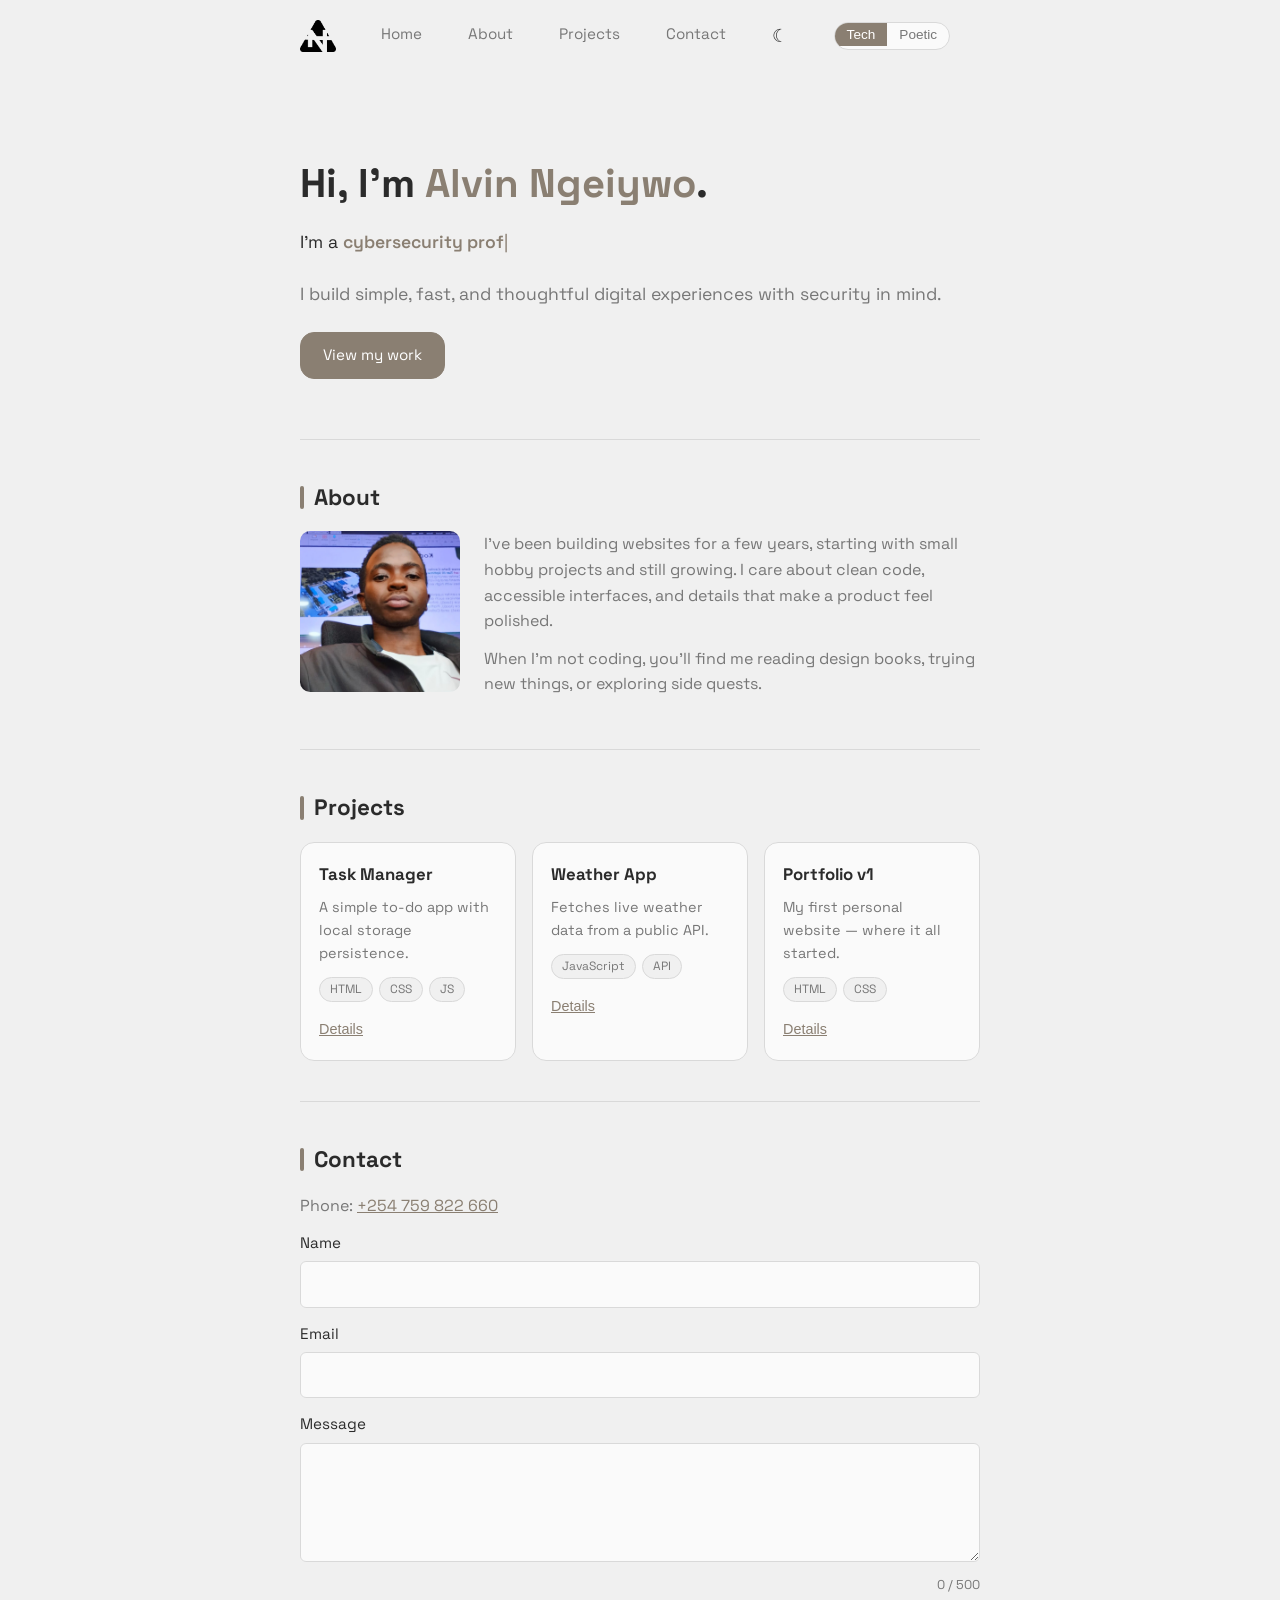
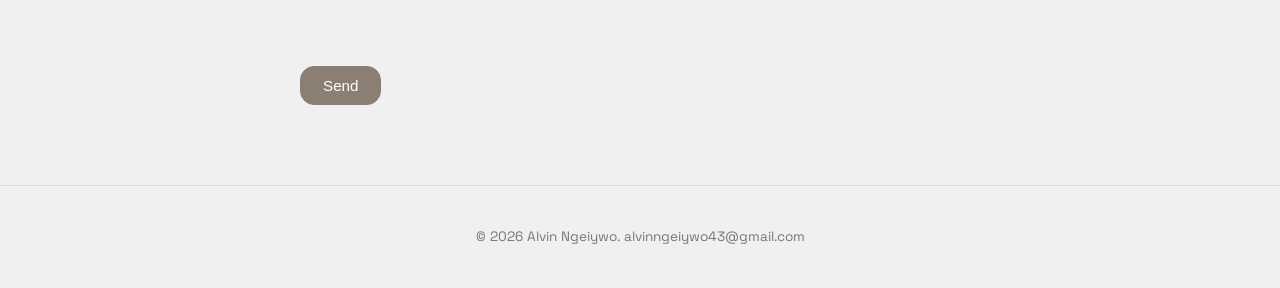
==== index.html @ fccf4d9e "embed poems in poems.js so library works everywhere" ====
<!DOCTYPE html>
<html lang="en">
<head>
  <meta charset="UTF-8" />
  <meta name="viewport" content="width=device-width, initial-scale=1.0" />
  <title>Alvin Ngeiywo portfolio
  </title>
  <link rel="icon" type="image/png" href="mylogo-trim.png" />
  <link href="https://fonts.googleapis.com/css2?family=Space+Grotesk:wght@400;600;700&family=Patrick+Hand&family=Caveat:wght@600;700&display=swap" rel="stylesheet" />
  <link rel="stylesheet" href="style.css?v=7" />
</head>
<body>
  <div id="progressBar"></div>
  <header class="nav" id="top">
    <a href="#hero" class="logo">
        <img src="mylogo-trim.png" alt="Alvin Ngeiywo logo" class="logo-img" />
    </a>
    <button id="menuToggle" class="menu-toggle" aria-label="Toggle menu">&#9776;</button>
    <nav id="navLinks" class="nav-links">
      <a href="#top">Home</a>
      <a href="#about" data-nav="about">About</a>
      <a href="#projects" data-nav="projects">Projects</a>
      <a href="#contact" data-nav="contact">Contact</a>
      <button id="themeToggle" class="theme-toggle" aria-label="Toggle theme">&#9790;</button>
      <button id="modeToggle" class="mode-toggle" aria-label="Toggle tech/poetic mode">
        <span class="mode-opt">Tech</span>
        <span class="mode-opt">Poetic</span>
      </button>
    </nav>
  </header>

  <main>
    <div id="techView">
    <section id="hero" class="hero">
      <h1>Hi, I'm <span class="accent">Alvin Ngeiywo</span>.</h1>
      <p class="role">I'm a <span id="typed"></span><span class="cursor">|</span></p>
      <p>I build simple, fast, and thoughtful digital experiences with security in mind.</p>
      <a href="#projects" class="btn">View my work</a>
    </section>

    <section id="about" class="section">
      <h2>About</h2>
      <div class="about-layout">
        <img src="alvin.png" alt="Alvin Ngeiywo photo" class="about-photo" />
        <div>
          <p>
            I've been building websites for a few years, starting with small hobby projects
            and still growing. I care about clean code, accessible
            interfaces, and details that make a product feel polished.
          </p>
          <p>
            When I'm not coding, you'll find me reading design books, trying new things, or exploring side quests.
          </p>
        </div>
      </div>
    </section>

    <section id="projects" class="section">
      <h2>Projects</h2>
      <div class="project-grid">
        <article class="card">
          <h3>Task Manager</h3>
          <p>A simple to-do app with local storage persistence.</p>
          <div class="tags"><span>HTML</span><span>CSS</span><span>JS</span></div>
          <button class="link-btn" data-project="Task Manager" data-details="Built a lightweight task manager with drag-and-drop ordering, due dates, and offline support via localStorage. Focused on minimal UI and fast keyboard interaction.">Details</button>
        </article>
        <article class="card">
          <h3>Weather App</h3>
          <p>Fetches live weather data from a public API.</p>
          <div class="tags"><span>JavaScript</span><span>API</span></div>
          <button class="link-btn" data-project="Weather App" data-details="A weather lookup app using the OpenWeatherMap API with a 5-day forecast, geolocation support, and error handling for invalid cities.">Details</button>
        </article>
        <article class="card">
          <h3>Portfolio v1</h3>
          <p>My first personal website — where it all started.</p>
          <div class="tags"><span>HTML</span><span>CSS</span></div>
          <button class="link-btn" data-project="Portfolio v1" data-details="A static one-page portfolio built with plain HTML and CSS. First project where I learned semantic markup and responsive layout basics.">Details</button>
        </article>
      </div>
    </section>

    <section id="contact" class="section">
      <h2>Contact</h2>
      <p class="contact-phone">Phone: <a href="tel:+254759822660" class="poem-link">+254 759 822 660</a></p>
      <form id="contactForm" novalidate>
        <label>Name <input type="text" name="name" id="name" /></label>
        <label>Email <input type="email" name="email" id="email" /></label>
        <label>Message <textarea name="message" id="message" rows="4" maxlength="500"></textarea></label>
        <p id="charCount" class="counter">0 / 500</p>
        <p id="formError" class="error"></p>
        <p id="formSuccess" class="success"></p>
        <button type="submit" class="btn">Send</button>
      </form>
    </section>
    </div>

    <div id="poeticView" hidden>
      <section class="poetic-hero">
        <div class="poetic-text">
          <p class="poetic-kicker">a space for verses</p>
          <h1>Alvin Ngeiywo</h1>
          <p class="poetic-verse">
            I write in the quiet hours,<br/>
            for the ones who can't and those who wish,<br/>
            between the day and the dream.
          </p>
        </div>
      <img src="poeticimage.png" alt="" class="poetic-image" />
      </section>

      <section class="section poetic-section" id="poetic-verses">
        <h2>Verses</h2>
        <p class="poem">
          Some people build with bricks,<br/>
          I build with breath and line <br/>
          words shaped like windows<br/>
          where the light gets in.
        </p>
      </section>

      <section class="section poetic-section" id="poetic-stanzas">
        <h2>Stanzas</h2>
        <div class="stanza-list">
          <article class="card poem-card">
            <h3>On Nostalgia</h3>
            <p>The nostalgia is real<br/>even if the picture isn't perfect.</p>
            <a href="library.html#poem-nostalgia" class="link-btn">Read this piece</a>
          </article>
          <article class="card poem-card">
            <h3>On Identity</h3>
            <p>I'm not there yet i'm moving towards it,<br/>or atleast i think i am.</p>
            <a href="library.html#poem-identity" class="link-btn">Read this piece</a>
          </article>
          <article class="card poem-card">
            <h3>On Found</h3>
          <p>We got mad, we share, we cry<br/>Then switch to something lighter.</p>
            <a href="library.html#poem-found" class="link-btn">Read this piece</a>
          </article>
        </div>
      </section>

      <section class="section poetic-section" id="poetic-library">
        <h2>Library</h2>
        <p>Every piece, in one quiet room.</p>
        <p><a href="library.html" class="btn">Browse the Library</a></p>
      </section>

      <section class="section poetic-section" id="poetic-letters">
        <h2>Letters</h2>
        <p>If a verse found you — write to me:
          <a href="mailto:alvinngeiywo43@gmail.com" class="poem-link">alvinngeiywo43@gmail.com</a>
        </p>
        <p>Or call: <a href="tel:0759822660" class="poem-link">0759 822 660
          
        </a></p>
      </section>
    </div>
  </main>

  <footer>
    <p>&copy; 2026 Alvin Ngeiywo. alvinngeiywo43@gmail.com</p>
  </footer>

  <div id="modal" class="modal hidden">
    <div class="modal-content">
      <button id="modalClose" class="modal-close" aria-label="Close">&times;</button>
      <h3 id="modalTitle"></h3>
      <p id="modalDetails"></p>
    </div>
  </div>

  <button id="toTop" aria-label="Back to top">&uarr;</button>
  <script src="script.js"></script>
</body>
</html>
---- style.css ----
:root {
  --bg: #f0f0f0;
  --fg: #2b2b2b;
  --muted: #777777;
  --border: #d9d9d9;
  --card: #fafafa;
  --shadow: rgba(0, 0, 0, 0.08);
  --accent: #8a7f72;
  --on-accent: #ffffff;
}

[data-theme="dark"] {
  --bg: #1c1c1c;
  --fg: #e8e8e8;
  --muted: hsl(0, 0%, 60%);
  --border: #333333;
  --card: #262626;
  --shadow: rgba(0, 0, 0, 0.4);
  --accent: #c9beb2;
  --on-accent: #2b2b2b;
}

* { margin: 0; padding: 0; box-sizing: border-box; }

html { scroll-behavior: smooth; }

body {
  font-family: "Space Grotesk", -apple-system, BlinkMacSystemFont, "Segoe UI", Roboto, sans-serif;
  background: var(--bg);
  color: var(--fg);
  line-height: 1.6;
  transition: background 0.3s, color 0.3s;
}

main { max-width: 720px; margin: 0 auto; padding: 0 20px; }

/* Nav */
.nav {
  display: flex;
  justify-content: space-between;
  align-items: center;
  max-width: 720px;
  margin: 0 auto;
  padding: 20px;
  gap: 16px;
}
.logo { font-weight: 700; text-decoration: none; color: var(--fg); display: flex; align-items: center; gap: 10px; }
.logo-img {
  height: 32px;
  width: auto;
  mix-blend-mode: multiply;
}
[data-theme="dark"] .logo-img {
  filter: invert(1);
  mix-blend-mode: screen;
}
.accent { color: var(--accent); }
.nav-links { display: flex; flex: 1; justify-content: space-evenly; gap: 16px; }
.nav-links a { text-decoration: none; color: var(--muted); font-size: 0.95rem; padding-bottom: 2px; border-bottom: 2px solid transparent; transition: color 0.2s, border-color 0.2s; }
.nav-links a:hover { color: var(--fg); }
.nav-links a.active { color: var(--fg); border-bottom-color: var(--accent); }
.theme-toggle, .menu-toggle {
  background: none; border: none; color: var(--fg); cursor: pointer; font-size: 1.1rem;
}
.menu-toggle { display: none; }

/* Hero */
.hero { padding: 80px 0 60px; }
.hero h1 { font-size: 2.5rem; margin-bottom: 12px; }
.hero p { color: var(--muted); margin-bottom: 24px; font-size: 1.1rem; }

.btn {
  display: inline-block;
  padding: 10px 22px;
  border: 1px solid var(--fg);
  border-radius: 14px;
  background: var(--fg);
  color: var(--bg);
  text-decoration: none;
  font-size: 0.95rem;
  cursor: pointer;
  transition: transform 0.2s ease, opacity 0.2s ease, box-shadow 0.2s ease;
}
.btn { background: var(--accent); border-color: var(--accent); color: var(--on-accent); }
.btn:hover { opacity: 0.9; transform: translateY(-2px); box-shadow: 0 6px 16px var(--shadow); }

/* Sections */
.section { padding: 40px 0; border-top: 1px solid var(--border); }
.section h2 { margin-bottom: 16px; font-size: 1.4rem; position: relative; padding-left: 14px; }
.section h2::before {
  content: "";
  position: absolute; left: 0; top: 6px; bottom: 6px;
  width: 4px; border-radius: 4px; background: var(--accent);
}
.section p { color: var(--muted); margin-bottom: 12px; }

/* Projects */
.project-grid { display: grid; grid-template-columns: repeat(auto-fill, minmax(200px, 1fr)); gap: 16px; }
.card {
  border: 1px solid var(--border);
  border-radius: 14px;
  padding: 18px;
  background: var(--card);
  transition: transform 0.25s ease, box-shadow 0.25s ease;
}
.card:hover {
  transform: translateY(-5px);
  box-shadow: 0 8px 20px var(--shadow);
}
.card h3 { margin-bottom: 8px; font-size: 1.05rem; }
.card p { font-size: 0.9rem; margin-bottom: 12px; }
.tags { display: flex; gap: 6px; flex-wrap: wrap; margin-bottom: 14px; }
.tags span {
  font-size: 0.75rem;
  border: 1px solid var(--border);
  border-radius: 999px;
  padding: 2px 10px;
  color: var(--muted);
  background: var(--bg);
  transition: color 0.2s, border-color 0.2s;
}
.card:hover .tags span { color: var(--accent); border-color: var(--accent); }
.link-btn {
  background: none; border: none; cursor: pointer;
  color: var(--accent); text-decoration: underline; font-size: 0.9rem; padding: 0;
}
.counter { font-size: 0.8rem; color: var(--muted); text-align: right; margin-top: -8px; margin-bottom: 14px; }

/* Contact */
form label { display: block; margin-bottom: 14px; font-size: 0.95rem; }
form input, form textarea {
  width: 100%;
  margin-top: 6px;
  padding: 10px;
  border: 1px solid var(--border);
  border-radius: 6px;
  background: var(--card);
  color: var(--fg);
  font: inherit;
}
.error { color: #c0392b; font-size: 0.9rem; min-height: 1.2em; }
.success { color: #27ae60; font-size: 0.9rem; min-height: 1.2em; }

/* About layout + photo placeholder */
.about-layout { display: flex; gap: 24px; align-items: flex-start; }
.photo-placeholder {
  flex-shrink: 0;
  width: 140px;
  height: 140px;
  border: 1px dashed var(--muted);
  border-radius: 10px;
  display: flex;
  flex-direction: column;
  align-items: center;
  justify-content: center;
  gap: 6px;
  color: var(--muted);
  font-size: 0.8rem;
  background: var(--card);
}

/* Modal */
.modal {
  position: fixed; inset: 0;
  background: rgba(0,0,0,0.5);
  display: flex; align-items: center; justify-content: center;
  animation: fadeIn 0.2s ease;
}
.modal.hidden { display: none; }
.modal-content {
  background: var(--bg);
  border: 1px solid var(--border);
  border-radius: 10px;
  padding: 28px;
  max-width: 420px;
  width: 90%;
  position: relative;
  animation: popIn 0.25s ease;
}
.modal-content p { margin-top: 10px; color: var(--muted); }
.modal-close {
  position: absolute; top: 10px; right: 14px;
  background: none; border: none; font-size: 1.5rem; cursor: pointer; color: var(--muted);
}

footer {
  text-align: center;
  color: var(--muted);
  font-size: 0.85rem;
  padding: 40px 20px;
  border-top: 1px solid var(--border);
  margin-top: 40px;
}

/* Animations */
@keyframes fadeIn {
  from { opacity: 0; }
  to { opacity: 1; }
}
@keyframes popIn {
  from { opacity: 0; transform: scale(0.92); }
  to { opacity: 1; transform: scale(1); }
}
@keyframes heroIn {
  from { opacity: 0; transform: translateY(16px); }
  to { opacity: 1; transform: translateY(0); }
}
.hero h1, .hero p, .hero .btn {
  animation: heroIn 0.6s ease both;
}
.hero p { animation-delay: 0.1s; }
.hero .btn { animation-delay: 0.2s; }

.reveal {
  opacity: 0;
  transform: translateY(20px);
  transition: opacity 0.5s ease, transform 0.5s ease;
}
.reveal.visible {
  opacity: 1;
  transform: translateY(0);
}
.card.visible { transition: transform 0.25s ease, box-shadow 0.25s ease; }

@media (prefers-reduced-motion: reduce) {
  *, *::before, *::after {
    animation: none !important;
    transition: none !important;
  }
  .reveal { opacity: 1; transform: none; }
}

/* Progress bar + back to top */
#progressBar {
  position: fixed; top: 0; left: 0; height: 3px;
  background: var(--accent); width: 0; z-index: 100;
  transition: width 0.1s linear;
}
#toTop {
  position: fixed; bottom: 24px; right: 24px;
  width: 42px; height: 42px;
  border-radius: 50%;
  border: 1px solid var(--border);
  background: var(--card);
  color: var(--fg);
  font-size: 1.2rem;
  cursor: pointer;
  opacity: 0; visibility: hidden;
  transition: opacity 0.3s, transform 0.3s, visibility 0.3s;
  transform: translateY(10px);
}
#toTop.show { opacity: 1; visibility: visible; transform: translateY(0); }
#toTop:hover { border-color: var(--accent); color: var(--accent); }

.role { font-size: 1.15rem; color: var(--fg) !important; margin-bottom: 12px; }
#typed { color: var(--accent); font-weight: 600; }
.cursor { color: var(--accent); animation: blink 1s step-start infinite; }
@keyframes blink { 50% { opacity: 0; } }

/* Poetic motion */
@keyframes poeIn {
  from { opacity: 0; transform: translateY(14px); }
  to { opacity: 1; transform: translateY(0); }
}
.poetic-text > * { animation: poeIn 0.7s ease both; }
.poetic-text > *:nth-child(2) { animation-delay: 0.15s; }
.poetic-text > *:nth-child(3) { animation-delay: 0.3s; }
.poetic-image { animation: heroIn 1s ease both; }
.poetic-verse { animation: poeIn 0.8s ease 0.45s both; }
.poem-card { transition: transform 0.25s ease, box-shadow 0.25s ease; }
.poem-card:hover { transform: translateY(-4px) rotate(-0.5deg); }
.poem-link { transition: opacity 0.2s ease; }
.poem-link:hover { opacity: 0.7; }
.stanza-list .card { animation: poeIn 0.6s ease both; }
.stanza-list .card:nth-child(2) { animation-delay: 0.15s; }
.stanza-list .card:nth-child(3) { animation-delay: 0.3s; }

/* Mobile */
@media (max-width: 600px) {
  .about-layout { flex-direction: column; }
  .menu-toggle { display: none; }
  .nav { flex-wrap: wrap; gap: 8px; padding: 12px 16px; }
  .nav-links {
    display: flex;
    flex-wrap: wrap;
    align-items: center;
    gap: 12px;
    width: 100%;
    padding-bottom: 6px;
  }
  .nav-links a { font-size: 0.85rem; }
  .hero h1 { font-size: 2rem; }
}

/* About photo */
.about-photo {
  width: 160px;
  max-width: 100%;
  border-radius: 10px;
  flex-shrink: 0;
}

/* Poetic view */
#poeticView, #poeticView p, #poeticView article, #poeticView a { font-family: "Patrick Hand", cursive; }
#poeticView h1, #poeticView h2, #poeticView h3, .poetic-kicker { font-family: "Caveat", cursive; }
.poetic-hero {
  display: flex;
  align-items: center;
  gap: 32px;
  text-align: left;
  padding: 60px 20px;
  overflow: hidden;
}
.poetic-text { flex: 1; }
.poetic-text h1, .poetic-text p { position: relative; z-index: 1; }
.poetic-image {
  flex: 1;
  max-height: 320px;
  object-fit: cover;
  display: block;
  border-radius: 10px;
  -webkit-mask-image: linear-gradient(to left, black 60%, transparent 100%);
  mask-image: linear-gradient(to left, black 60%, transparent 100%);
}
.poetic-kicker { color: var(--muted); letter-spacing: 2px; text-transform: uppercase; font-size: 0.8rem; }
.poetic-verse { font-style: italic; color: var(--muted); margin-top: 16px; }
.poem { font-style: italic; line-height: 1.9; }
.poem-link { color: var(--accent); }
.stanza-list { display: grid; gap: 16px; }

/* Mode toggle pill */
.mode-toggle {
  display: inline-flex;
  border: 1px solid var(--border);
  border-radius: 999px;
  overflow: hidden;
  background: var(--card);
  cursor: pointer;
  padding: 0;
  font-size: 0.85rem;
}
.mode-opt { padding: 4px 12px; color: var(--muted); }
html[data-mode="tech"] .mode-opt:first-child,
html[data-mode="poetic"] .mode-opt:last-child {
  background: var(--accent);
  color: var(--on-accent);
}

/* Library */
.poem-entry { font-family: "Patrick Hand", cursive; }
.poem-entry h3 { font-family: "Caveat", cursive; }
.poem { font-family: "Patrick Hand", cursive; }
.poem-entry { border-top: 1px solid var(--border); padding: 20px 0; scroll-margin-top: 90px; }
.poem-entry h3 { margin-bottom: 6px; }
.poem-teaser { color: var(--muted); margin-bottom: 10px; }
.poem-body { font-style: italic; }

@media (max-width: 600px) {
  .about-photo { width: 120px; margin: 0 auto; display: block; }
  .poetic-hero { flex-direction: column; text-align: center; padding: 40px 16px; }
  .poetic-image { width: 100%; max-height: 200px;
    -webkit-mask-image: linear-gradient(to bottom, black 60%, transparent 100%);
            mask-image: linear-gradient(to bottom, black 60%, transparent 100%); }
  .hero { padding: 40px 0 30px; }
  .project-grid { grid-template-columns: 1fr; }
}
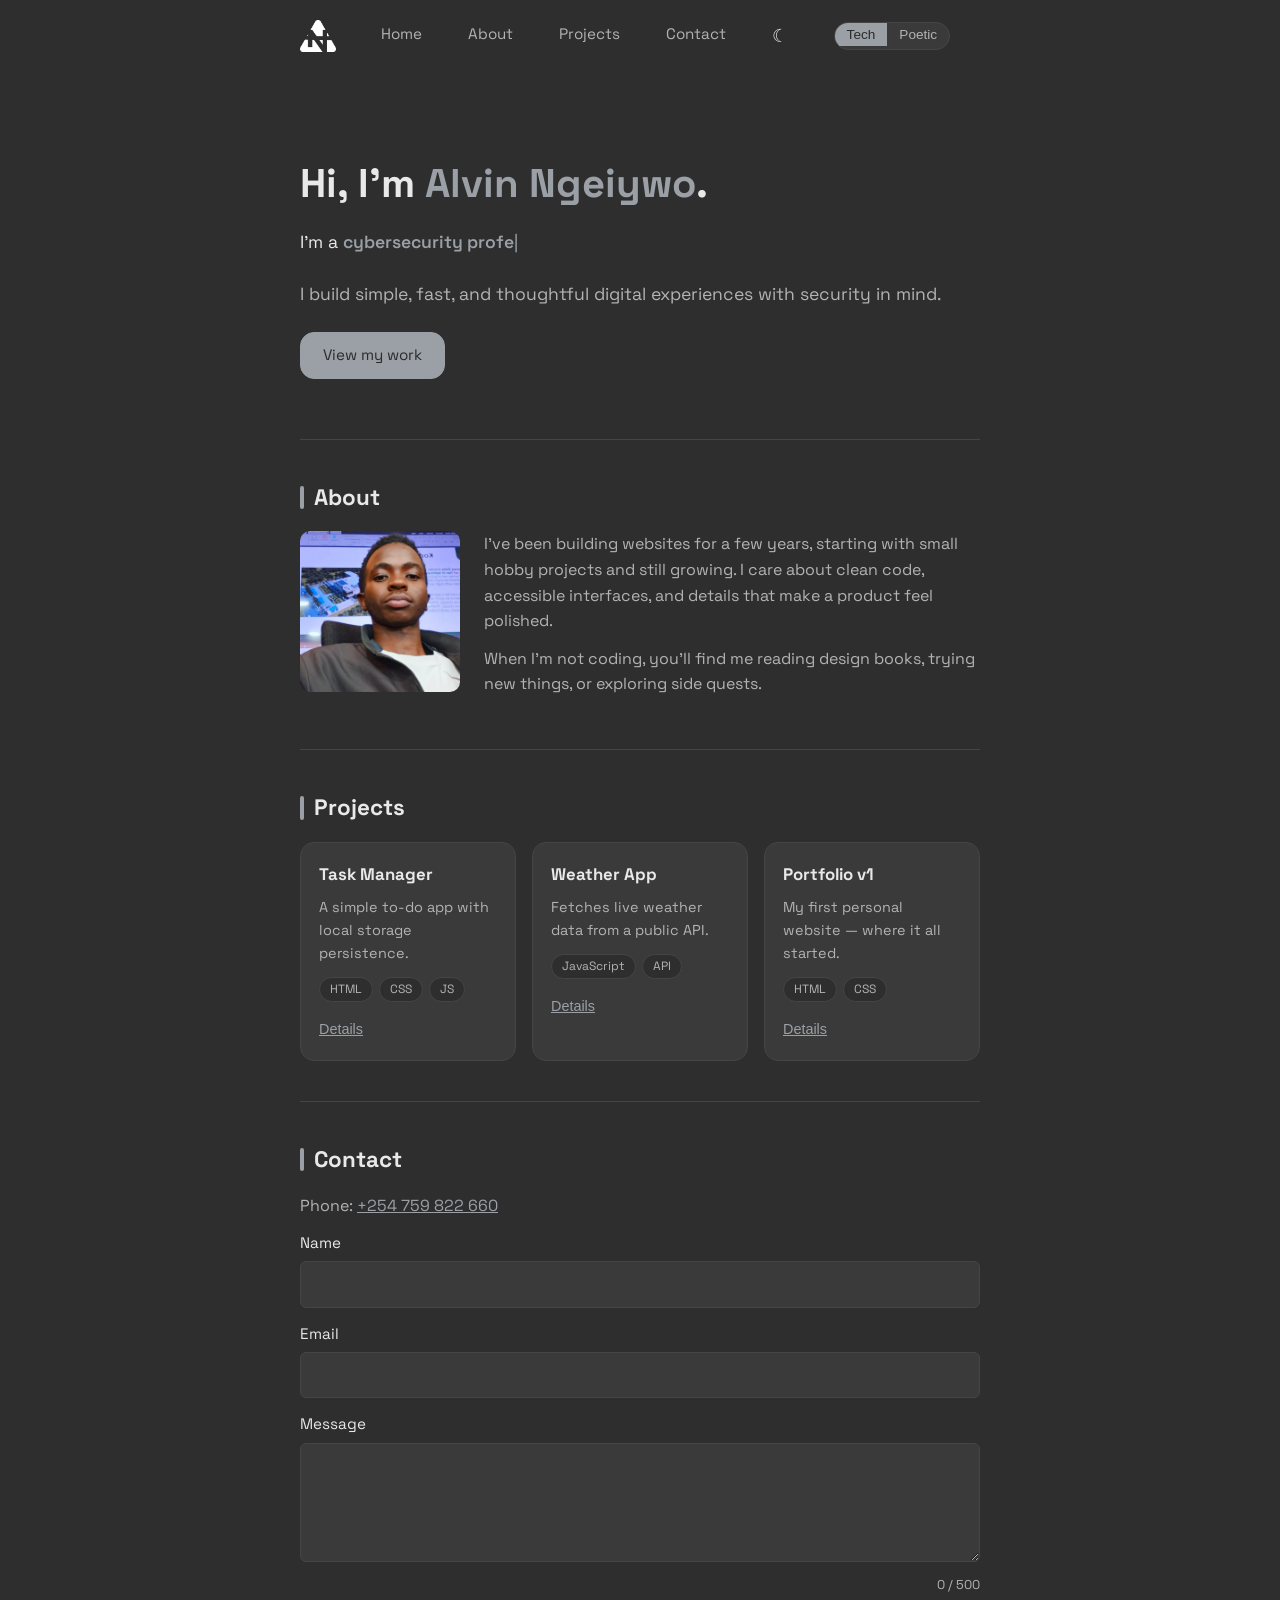
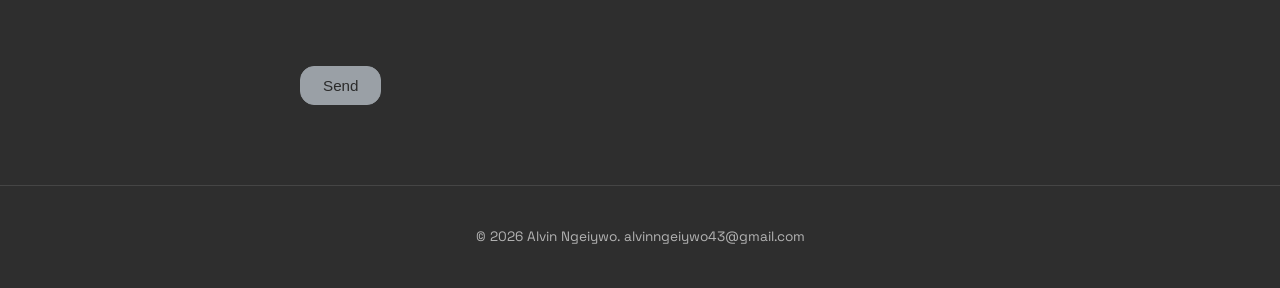
==== commit f2df4f78: "alternate image and tech/poetic themes" ====
--- a/index.html
+++ b/index.html
@@ -7,7 +7,7 @@
   </title>
   <link rel="icon" type="image/png" href="mylogo-trim.png" />
   <link href="https://fonts.googleapis.com/css2?family=Space+Grotesk:wght@400;600;700&family=Patrick+Hand&family=Caveat:wght@600;700&display=swap" rel="stylesheet" />
-  <link rel="stylesheet" href="style.css?v=7" />
+  <link rel="stylesheet" href="style.css?v=8" />
 </head>
 <body>
   <div id="progressBar"></div>
@@ -105,7 +105,7 @@
             between the day and the dream.
           </p>
         </div>
-      <img src="poeticimage.png" alt="" class="poetic-image" />
+      <img src="alternate.png" alt="" class="poetic-image" />
       </section>
 
       <section class="section poetic-section" id="poetic-verses">
--- a/style.css
+++ b/style.css
@@ -22,6 +22,28 @@
 
 * { margin: 0; padding: 0; box-sizing: border-box; }
 
+html[data-mode="tech"] {
+  --bg: #2e2e2e;
+  --fg: #e9e9e9;
+  --muted: #b3b3b3;
+  --border: #454545;
+  --card: #3a3a3a;
+  --shadow: rgba(0, 0, 0, 0.4);
+  --accent: #9aa0a6;
+  --on-accent: #2b2b2b;
+}
+
+html[data-mode="poetic"] {
+  --bg: #f3ead9;
+  --fg: #4a3b2c;
+  --muted: #8a7458;
+  --border: #e2d5bd;
+  --card: #faf4e6;
+  --shadow: rgba(0, 0, 0, 0.12);
+  --accent: #a9803e;
+  --on-accent: #ffffff;
+}
+
 html { scroll-behavior: smooth; }
 
 body {
@@ -51,6 +73,10 @@
   mix-blend-mode: multiply;
 }
 [data-theme="dark"] .logo-img {
+  filter: invert(1);
+  mix-blend-mode: screen;
+}
+[data-mode="tech"] .logo-img {
   filter: invert(1);
   mix-blend-mode: screen;
 }
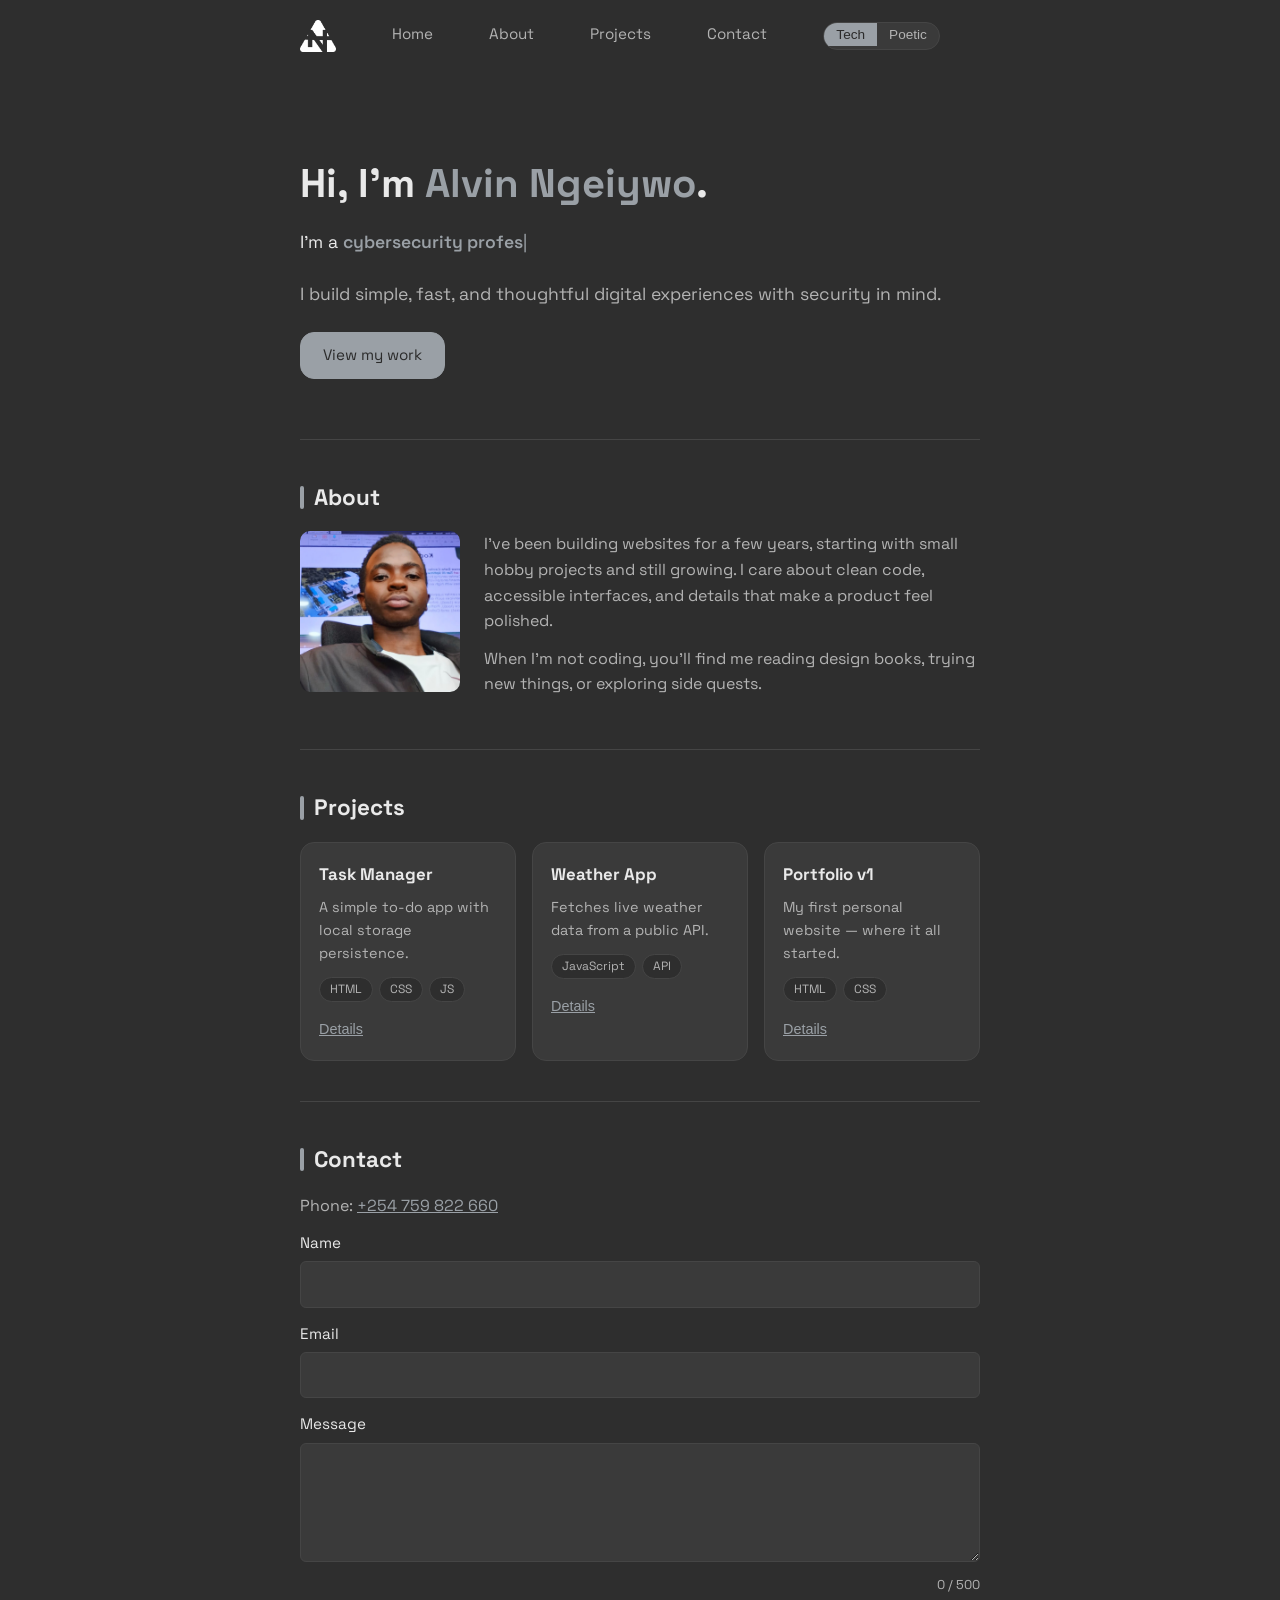
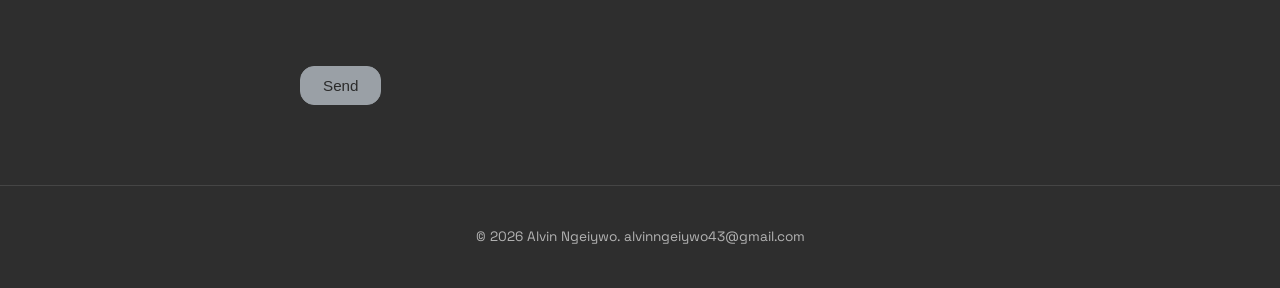
==== commit d5a3fb78: "remove theme toggle, mode decides palette" ====
--- a/index.html
+++ b/index.html
@@ -7,7 +7,7 @@
   </title>
   <link rel="icon" type="image/png" href="mylogo-trim.png" />
   <link href="https://fonts.googleapis.com/css2?family=Space+Grotesk:wght@400;600;700&family=Patrick+Hand&family=Caveat:wght@600;700&display=swap" rel="stylesheet" />
-  <link rel="stylesheet" href="style.css?v=8" />
+  <link rel="stylesheet" href="style.css?v=9" />
 </head>
 <body>
   <div id="progressBar"></div>
@@ -21,7 +21,6 @@
       <a href="#about" data-nav="about">About</a>
       <a href="#projects" data-nav="projects">Projects</a>
       <a href="#contact" data-nav="contact">Contact</a>
-      <button id="themeToggle" class="theme-toggle" aria-label="Toggle theme">&#9790;</button>
       <button id="modeToggle" class="mode-toggle" aria-label="Toggle tech/poetic mode">
         <span class="mode-opt">Tech</span>
         <span class="mode-opt">Poetic</span>
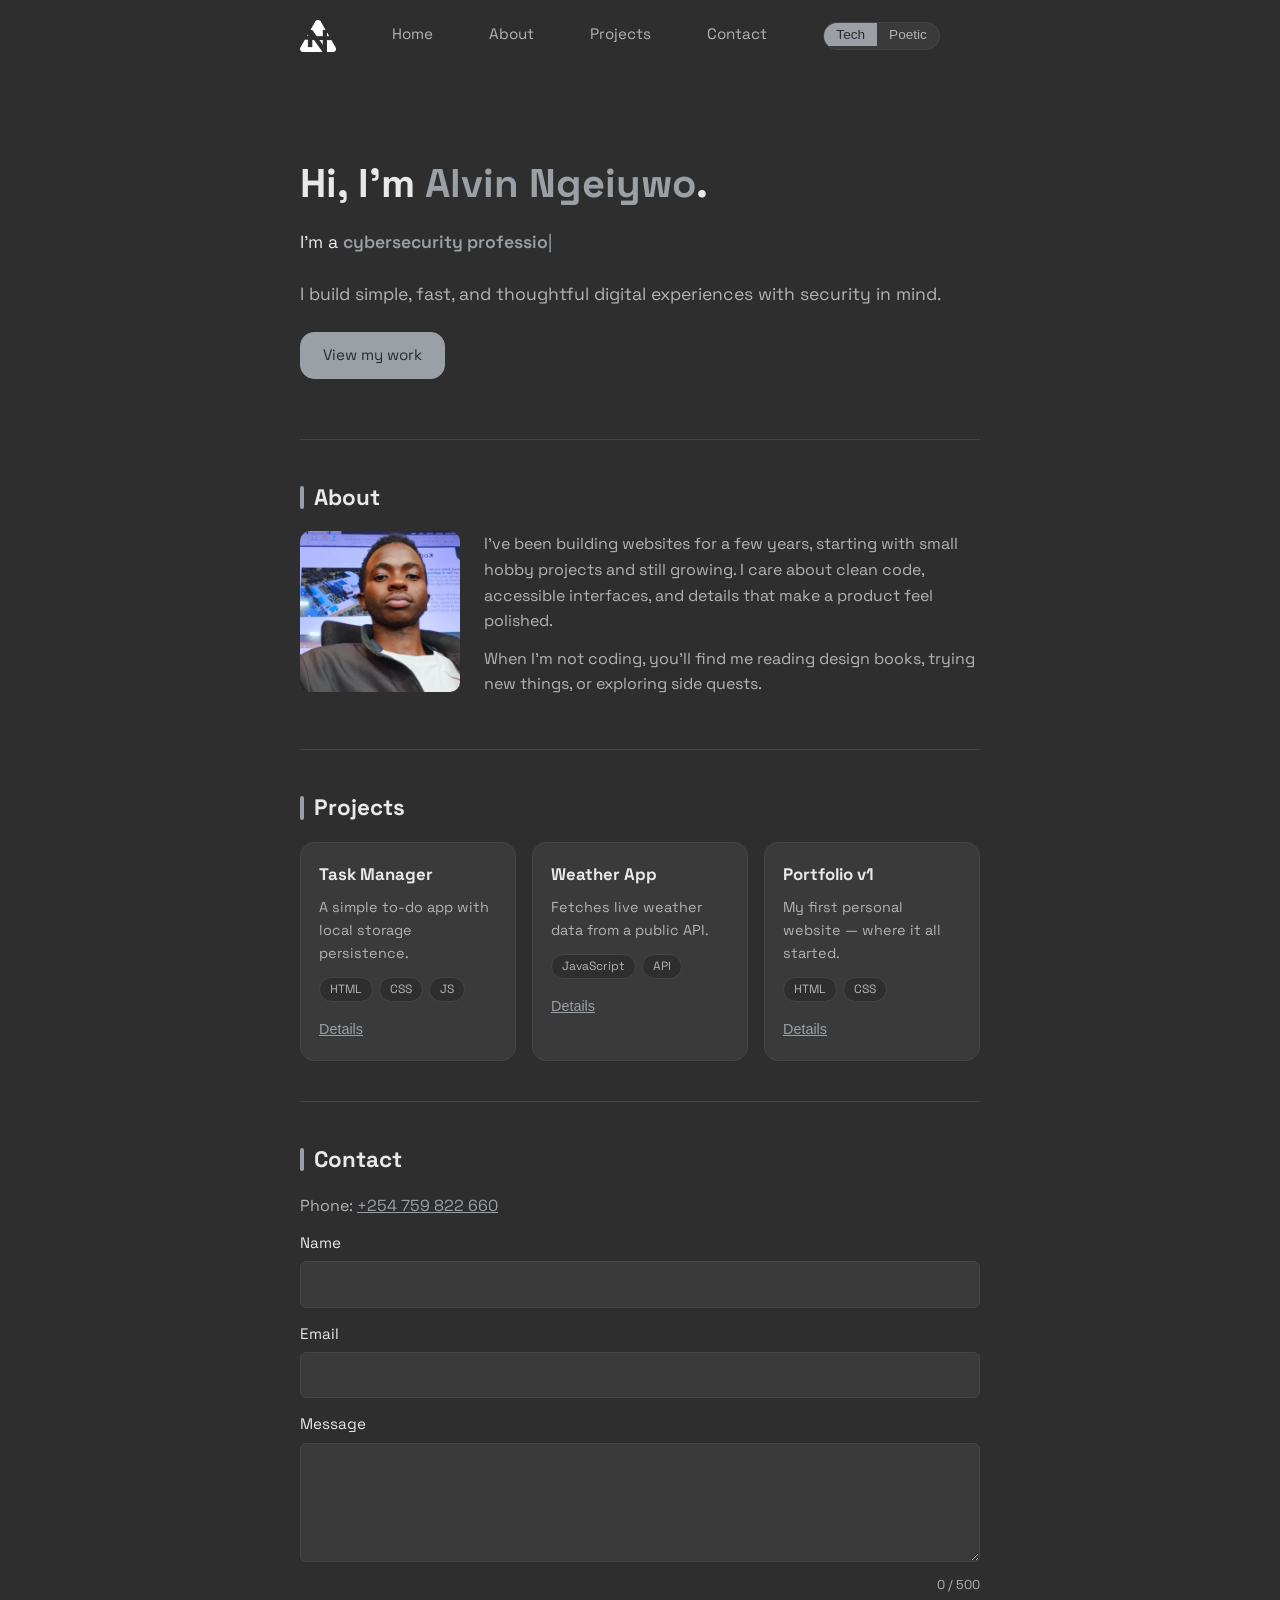
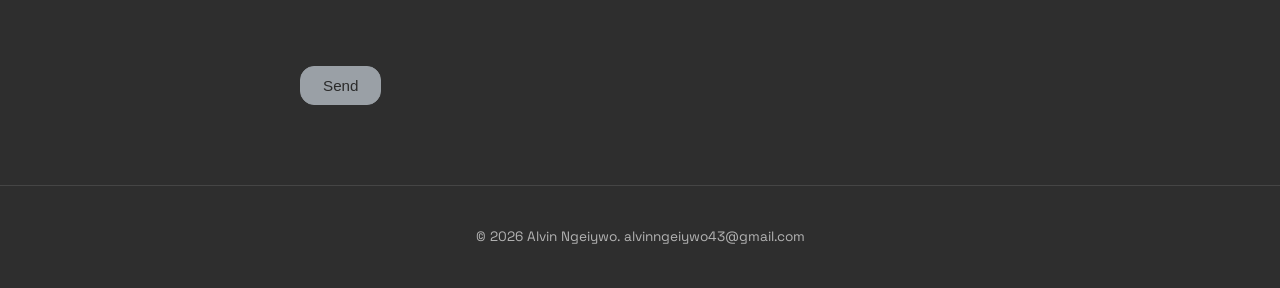
==== commit 76f6f142: "animate mode switch transitions, bump asset versions Add paperIn/glitchIn entry animations applied w" ====
--- a/index.html
+++ b/index.html
@@ -7,7 +7,7 @@
   </title>
   <link rel="icon" type="image/png" href="mylogo-trim.png" />
   <link href="https://fonts.googleapis.com/css2?family=Space+Grotesk:wght@400;600;700&family=Patrick+Hand&family=Caveat:wght@600;700&display=swap" rel="stylesheet" />
-  <link rel="stylesheet" href="style.css?v=9" />
+  <link rel="stylesheet" href="style.css?v=10" />
 </head>
 <body>
   <div id="progressBar"></div>
@@ -169,6 +169,6 @@
   </div>
 
   <button id="toTop" aria-label="Back to top">&uarr;</button>
-  <script src="script.js"></script>
+  <script src="script.js?v=2"></script>
 </body>
 </html>
--- a/style.css
+++ b/style.css
@@ -223,6 +223,21 @@
   from { opacity: 0; }
   to { opacity: 1; }
 }
+/* Mode switch transitions */
+@keyframes paperIn {
+  0%   { transform: rotate(3deg) scale(0.92); filter: blur(4px); opacity: 0.5; }
+  60%  { transform: rotate(-1deg) scale(1.02); filter: blur(0); opacity: 1; }
+  100% { transform: none; filter: none; opacity: 1; }
+}
+@keyframes glitchIn {
+  0%, 20% { transform: translateX(-6px); filter: hue-rotate(90deg) brightness(1.5); }
+  40%     { transform: translateX(6px); filter: hue-rotate(-90deg); }
+  60%     { transform: translateX(-3px); filter: invert(0.15); }
+  80%     { transform: translateX(2px); }
+  100%    { transform: none; filter: none; }
+}
+.enter-paper { animation: paperIn 0.6s ease both; transform-origin: center; }
+.enter-glitch { animation: glitchIn 0.45s steps(2, end) both; }
 @keyframes popIn {
   from { opacity: 0; transform: scale(0.92); }
   to { opacity: 1; transform: scale(1); }
@@ -366,6 +381,9 @@
   font-size: 0.85rem;
 }
 .mode-opt { padding: 4px 12px; color: var(--muted); }
+@media (max-width: 600px) {
+  .mode-opt { padding: 8px 16px; font-size: 0.9rem; }
+}
 html[data-mode="tech"] .mode-opt:first-child,
 html[data-mode="poetic"] .mode-opt:last-child {
   background: var(--accent);
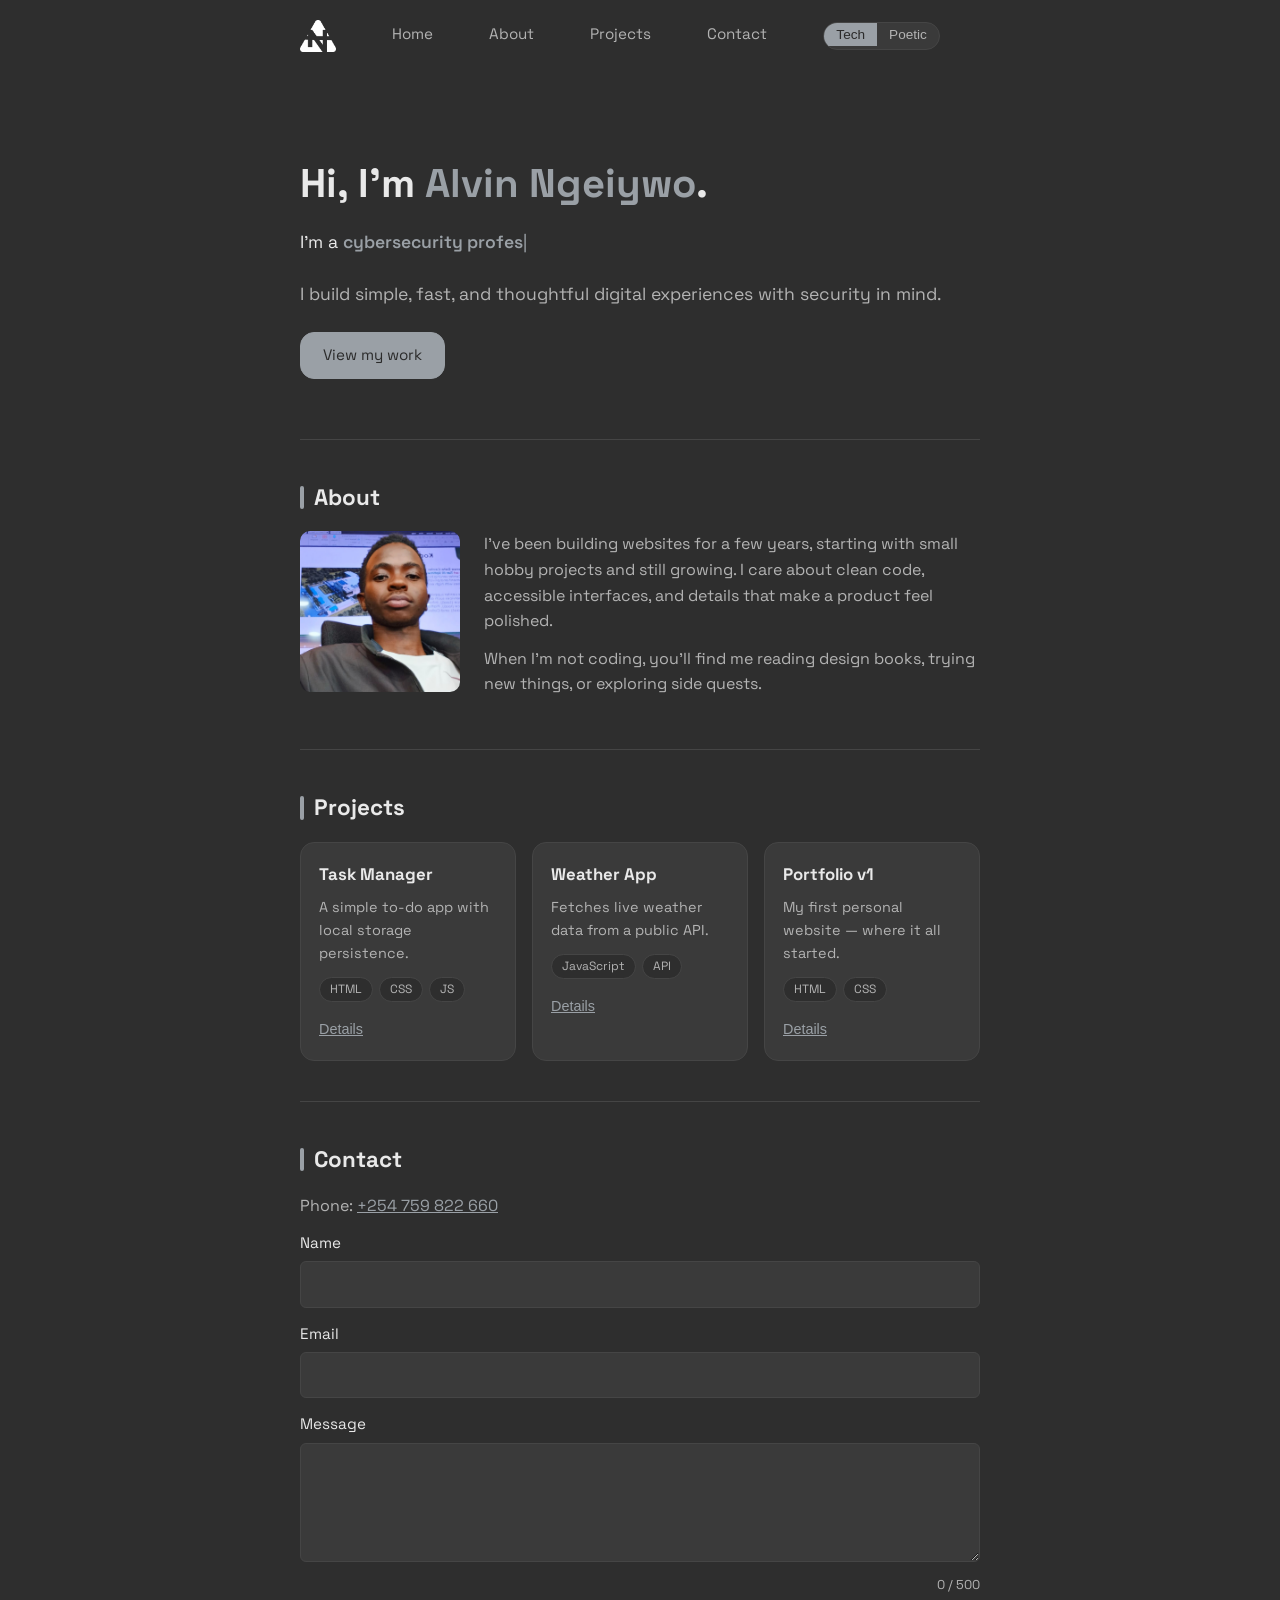
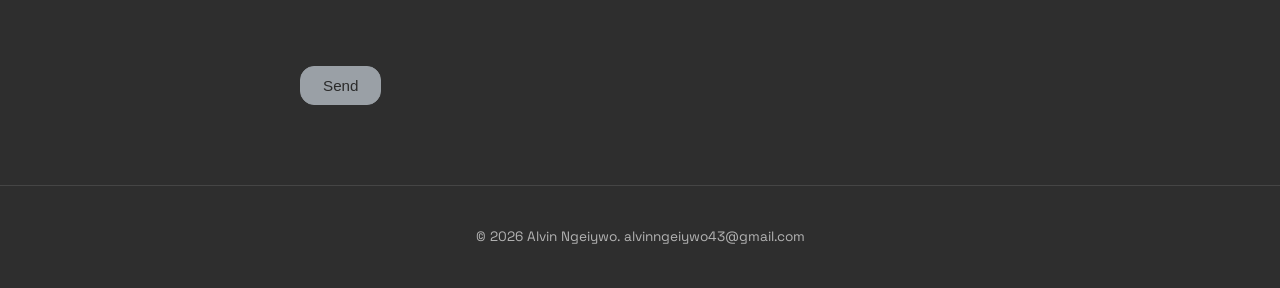
==== commit d3e39be7: "fix mobile poetic image crop, mode toggle, switch animations" ====
--- a/index.html
+++ b/index.html
@@ -7,7 +7,7 @@
   </title>
   <link rel="icon" type="image/png" href="mylogo-trim.png" />
   <link href="https://fonts.googleapis.com/css2?family=Space+Grotesk:wght@400;600;700&family=Patrick+Hand&family=Caveat:wght@600;700&display=swap" rel="stylesheet" />
-  <link rel="stylesheet" href="style.css?v=10" />
+  <link rel="stylesheet" href="style.css?v=11" />
 </head>
 <body>
   <div id="progressBar"></div>
--- a/style.css
+++ b/style.css
@@ -402,7 +402,7 @@
 @media (max-width: 600px) {
   .about-photo { width: 120px; margin: 0 auto; display: block; }
   .poetic-hero { flex-direction: column; text-align: center; padding: 40px 16px; }
-  .poetic-image { width: 100%; max-height: 200px;
+  .poetic-image { width: 100%; max-height: none; height: auto; flex: none; object-fit: contain;
     -webkit-mask-image: linear-gradient(to bottom, black 60%, transparent 100%);
             mask-image: linear-gradient(to bottom, black 60%, transparent 100%); }
   .hero { padding: 40px 0 30px; }
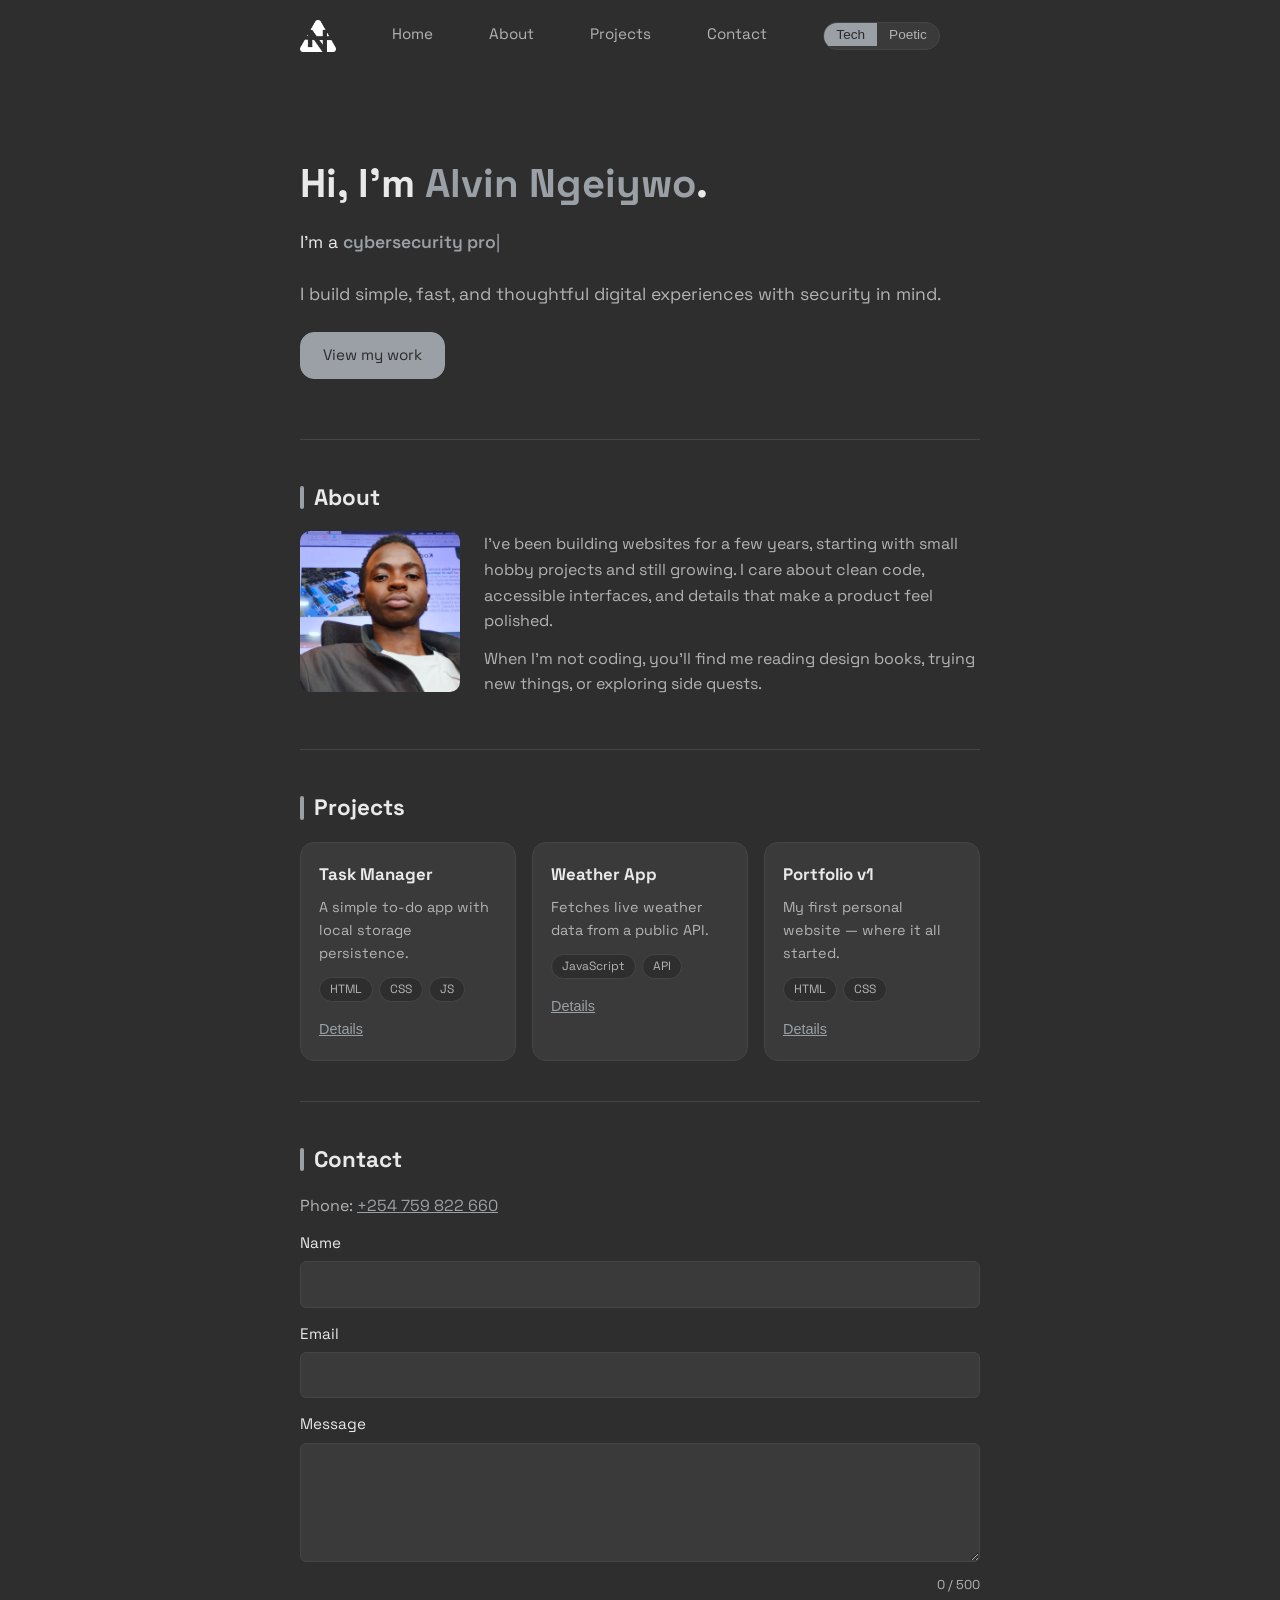
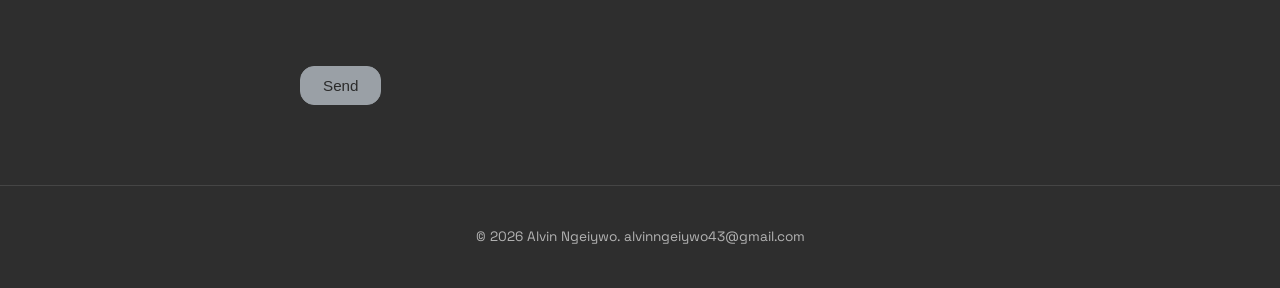
==== commit e434f0c5: "keep mode-switch animations under reduced motion" ====
--- a/index.html
+++ b/index.html
@@ -7,7 +7,7 @@
   </title>
   <link rel="icon" type="image/png" href="mylogo-trim.png" />
   <link href="https://fonts.googleapis.com/css2?family=Space+Grotesk:wght@400;600;700&family=Patrick+Hand&family=Caveat:wght@600;700&display=swap" rel="stylesheet" />
-  <link rel="stylesheet" href="style.css?v=11" />
+  <link rel="stylesheet" href="style.css?v=12" />
 </head>
 <body>
   <div id="progressBar"></div>
--- a/style.css
+++ b/style.css
@@ -264,11 +264,13 @@
 .card.visible { transition: transform 0.25s ease, box-shadow 0.25s ease; }
 
 @media (prefers-reduced-motion: reduce) {
-  *, *::before, *::after {
+  .reveal, .hero h1, .hero p, .hero .btn,
+  .poetic-text > *, .stanza-list .card, .poem-card {
     animation: none !important;
     transition: none !important;
+    opacity: 1;
+    transform: none;
   }
-  .reveal { opacity: 1; transform: none; }
 }
 
 /* Progress bar + back to top */
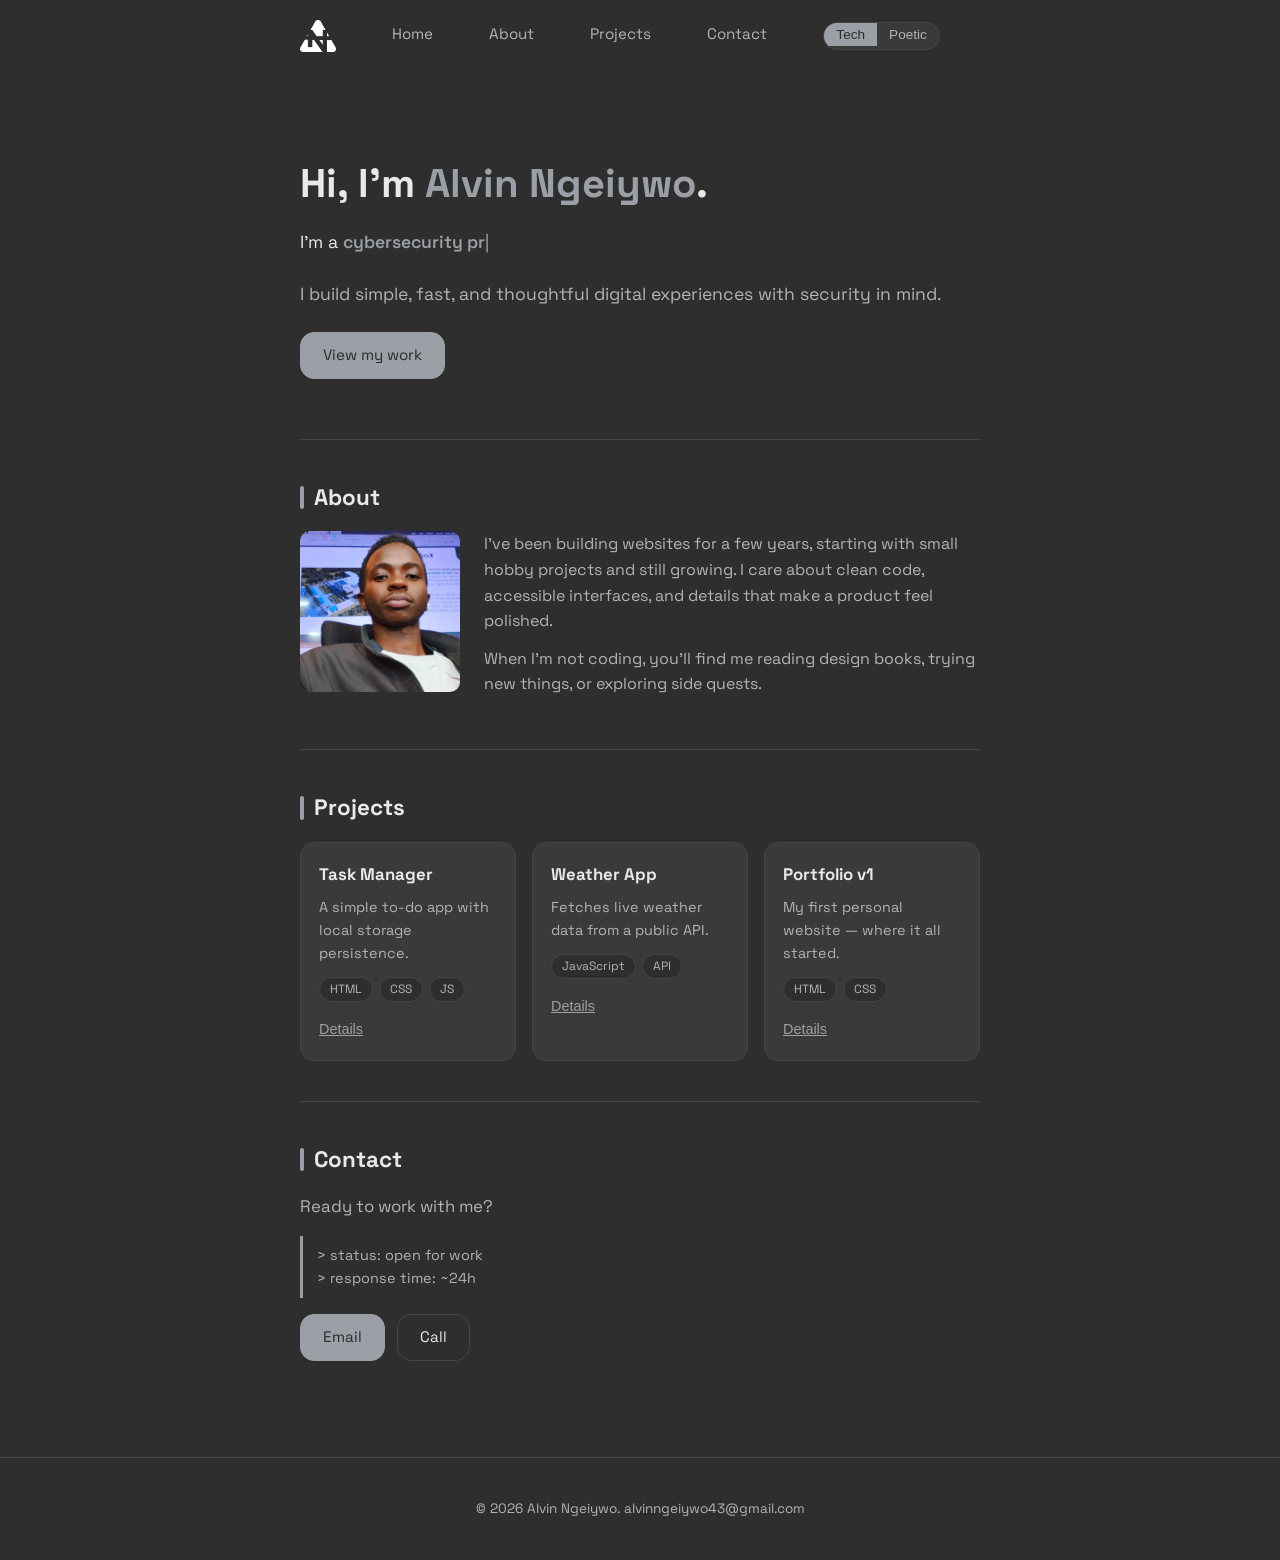
==== commit ca5437e5: "contact buttons, terminal note, poetic QR blend" ====
--- a/index.html
+++ b/index.html
@@ -7,7 +7,7 @@
   </title>
   <link rel="icon" type="image/png" href="mylogo-trim.png" />
   <link href="https://fonts.googleapis.com/css2?family=Space+Grotesk:wght@400;600;700&family=Patrick+Hand&family=Caveat:wght@600;700&display=swap" rel="stylesheet" />
-  <link rel="stylesheet" href="style.css?v=12" />
+  <link rel="stylesheet" href="style.css?v=14" />
 </head>
 <body>
   <div id="progressBar"></div>
@@ -80,17 +80,14 @@
 
     <section id="contact" class="section">
       <h2>Contact</h2>
-      <p class="contact-phone">Phone: <a href="tel:+254759822660" class="poem-link">+254 759 822 660</a></p>
-      <form id="contactForm" novalidate>
-        <label>Name <input type="text" name="name" id="name" /></label>
-        <label>Email <input type="email" name="email" id="email" /></label>
-        <label>Message <textarea name="message" id="message" rows="4" maxlength="500"></textarea></label>
-        <p id="charCount" class="counter">0 / 500</p>
-        <p id="formError" class="error"></p>
-        <p id="formSuccess" class="success"></p>
-        <button type="submit" class="btn">Send</button>
-      </form>
-    </section>
+      <p class="contact-intro">Ready to work with me?</p>
+      <pre class="tech-note">&gt; status: open for work
+&gt; response time: ~24h</pre>
+      <div class="contact-buttons">
+        <a href="mailto:alvinngeiywo43@gmail.com" class="btn">Email</a>
+        <a href="tel:+254759822660" class="btn btn-alt">Call</a>
+      </div>
+      </section>
     </div>
 
     <div id="poeticView" hidden>
@@ -152,6 +149,9 @@
         <p>Or call: <a href="tel:0759822660" class="poem-link">0759 822 660
           
         </a></p>
+        <div class="insta-block">
+          <img src="k1ngalvin_qr.png" alt="Instagram QR code" class="insta-qr" />
+        </div>
       </section>
     </div>
   </main>
--- a/style.css
+++ b/style.css
@@ -153,6 +153,28 @@
 .counter { font-size: 0.8rem; color: var(--muted); text-align: right; margin-top: -8px; margin-bottom: 14px; }
 
 /* Contact */
+.contact-intro { font-size: 1.05rem; }
+.tech-note {
+  font-family: "Space Grotesk", ui-monospace, Menlo, Consolas, monospace;
+  font-size: 0.9rem;
+  color: var(--muted);
+  border-left: 3px solid var(--accent);
+  padding: 8px 0 8px 14px;
+  margin: 16px 0;
+  white-space: pre-wrap;
+}
+.contact-buttons { display: flex; gap: 12px; flex-wrap: wrap; margin: 16px 0; }
+.btn-alt { background: transparent; color: var(--fg); border-color: var(--border); }
+.btn-alt:hover { border-color: var(--accent); color: var(--accent); opacity: 1; }
+.insta-block { display: flex; align-items: center; gap: 16px; margin-top: 12px; }
+.insta-qr { width: 120px; height: auto; border-radius: 8px; background: #fff; padding: 6px; }
+.poetic-section .insta-qr {
+  mix-blend-mode: multiply;
+  padding: 0;
+  background: transparent;
+  border-radius: 0;
+}
+.insta-block p { margin: 0; }
 form label { display: block; margin-bottom: 14px; font-size: 0.95rem; }
 form input, form textarea {
   width: 100%;
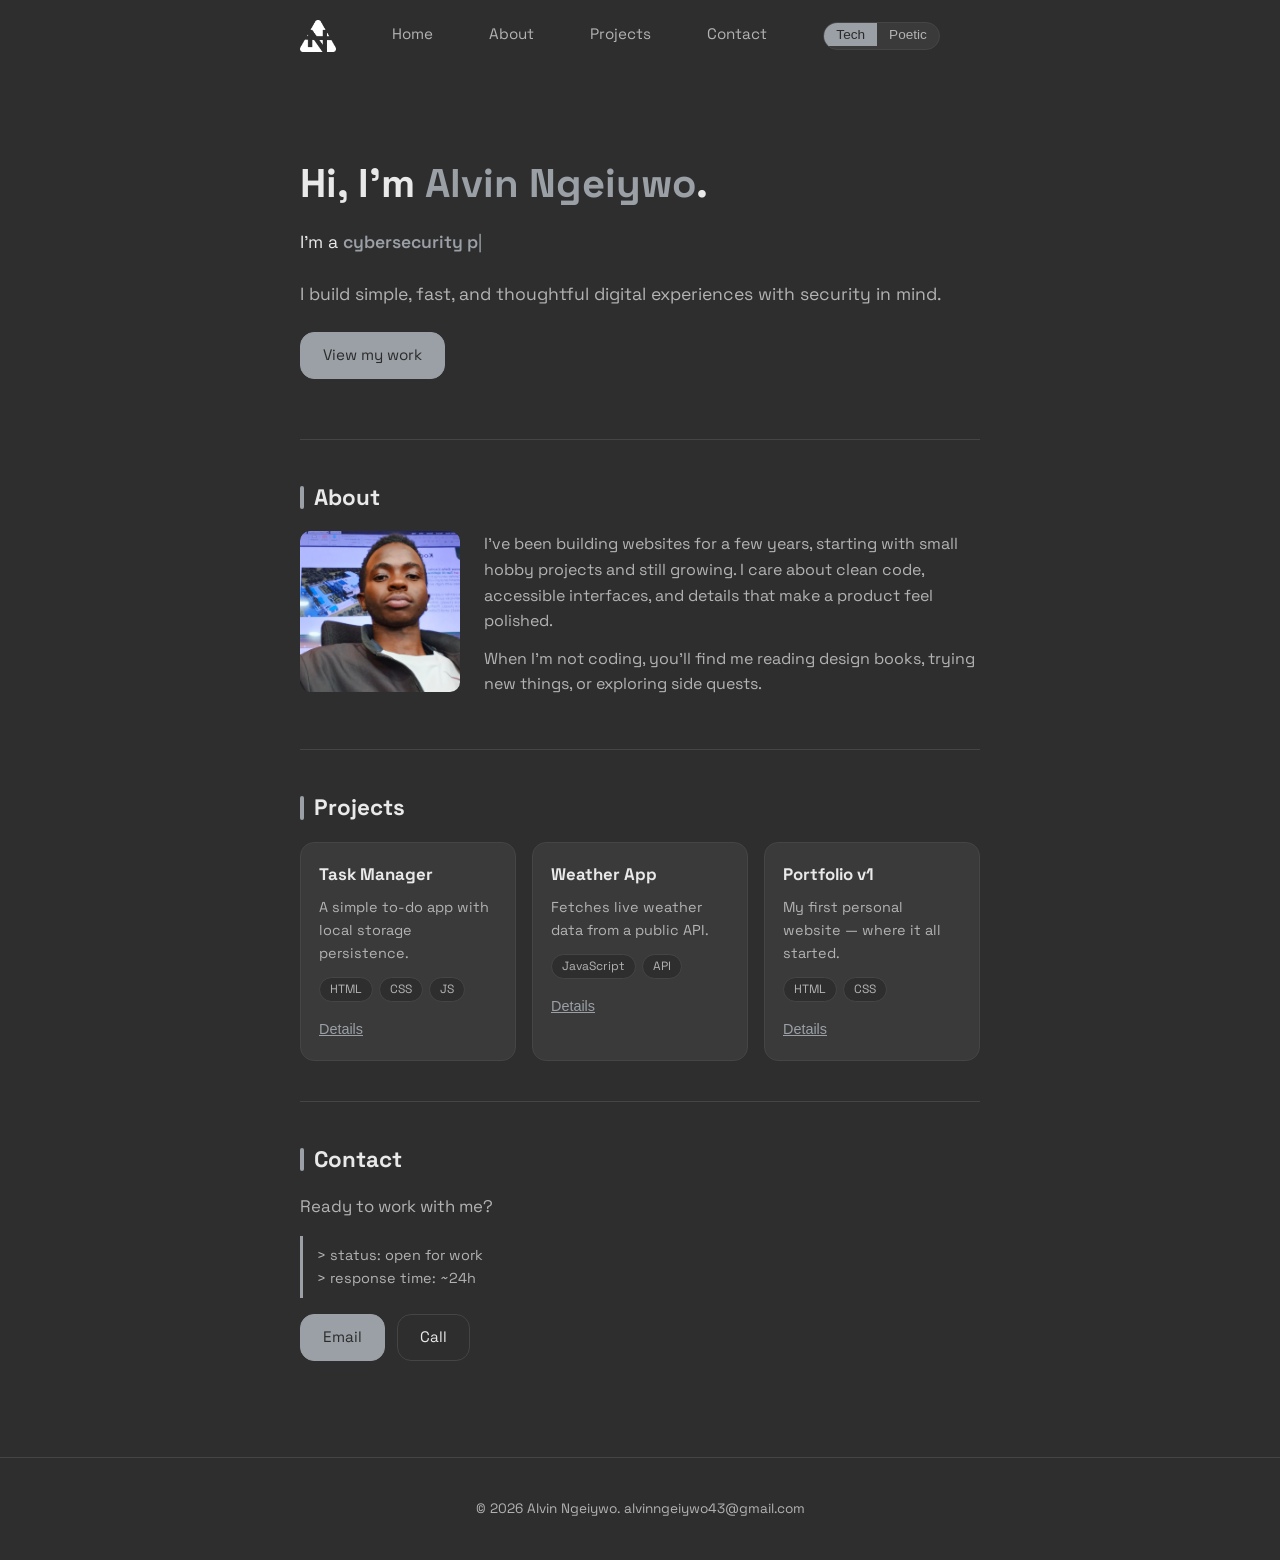
==== commit ddcb84cc: "stop browser restoring scroll position on load" ====
--- a/index.html
+++ b/index.html
@@ -5,6 +5,10 @@
   <meta name="viewport" content="width=device-width, initial-scale=1.0" />
   <title>Alvin Ngeiywo portfolio
   </title>
+  <script>
+    if ('scrollRestoration' in history) history.scrollRestoration = 'manual';
+    if (!location.hash) window.scrollTo(0, 0);
+  </script>
   <link rel="icon" type="image/png" href="mylogo-trim.png" />
   <link href="https://fonts.googleapis.com/css2?family=Space+Grotesk:wght@400;600;700&family=Patrick+Hand&family=Caveat:wght@600;700&display=swap" rel="stylesheet" />
   <link rel="stylesheet" href="style.css?v=14" />
